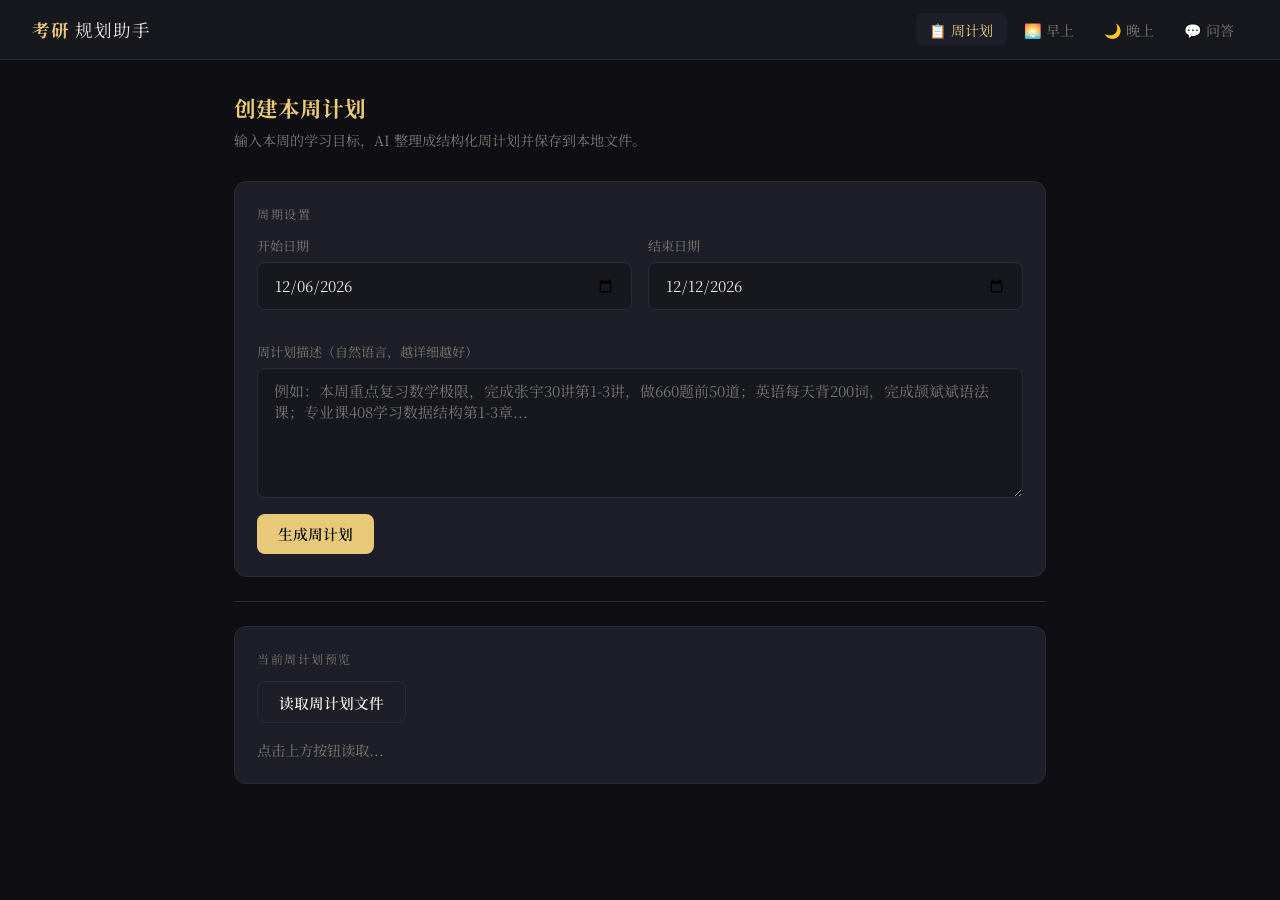
==== src/main/resources/static/index.html @ cf5ce425 "前后端基本成功" ====
<!DOCTYPE html>
<html lang="zh-CN">
<head>
<meta charset="UTF-8" />
<meta name="viewport" content="width=device-width, initial-scale=1.0" />
<title>考研规划助手</title>
<link href="https://fonts.googleapis.com/css2?family=Noto+Serif+SC:wght@400;600;700&family=JetBrains+Mono:wght@400;500&display=swap" rel="stylesheet" />
<link rel="stylesheet" href="style.css" />
</head>
<body>

<header>
  <div class="logo">考研 <span>规划助手</span></div>
  <nav>
    <button class="active" onclick="showPage('plan')">📋 周计划</button>
    <button onclick="showPage('morning')">🌅 早上</button>
    <button onclick="showPage('evening')">🌙 晚上</button>
    <button onclick="showPage('chat')">💬 问答</button>
  </nav>
</header>

<main>

<!-- 周计划页 -->
<div class="page active" id="page-plan">
  <div class="section-title">创建本周计划</div>
  <div class="section-desc">输入本周的学习目标，AI 整理成结构化周计划并保存到本地文件。</div>
  <div class="card">
    <div class="card-label">周期设置</div>
    <div class="row">
      <div class="field"><label>开始日期</label><input type="date" id="plan-start" /></div>
      <div class="field"><label>结束日期</label><input type="date" id="plan-end" /></div>
    </div>
    <div class="field">
      <label>周计划描述（自然语言，越详细越好）</label>
      <textarea id="plan-desc" placeholder="例如：本周重点复习数学极限，完成张宇30讲第1-3讲，做660题前50道；英语每天背200词，完成颉斌斌语法课；专业课408学习数据结构第1-3章..."></textarea>
    </div>
    <button class="btn btn-primary" onclick="createWeeklyPlan()" id="btn-create-plan">生成周计划</button>
  </div>
  <hr class="divider" />
  <div class="card">
    <div class="card-label">当前周计划预览</div>
    <button class="btn btn-ghost" onclick="readWeeklyPlan()" style="margin-bottom:1rem">读取周计划文件</button>
    <div id="weekly-plan-preview" class="md" style="color:var(--muted);font-size:.9rem">点击上方按钮读取...</div>
  </div>
  <div class="result-box" id="result-plan">
    <div class="result-header"><span class="hint">执行结果</span><span class="tag" id="tag-plan"></span></div>
    <div class="md" id="pre-plan"></div>
  </div>
</div>

<!-- 早上页 -->
<div class="page" id="page-morning">
  <div class="section-title">早上 · 生成今日计划</div>
  <div class="section-desc">AI 读取本周计划和昨日进度，动态生成今日任务安排并保存到文件。</div>
  <div class="card">
    <div class="row">
      <div class="field"><label>日期（默认今天）</label><input type="date" id="morning-date" /></div>
      <div class="field" style="justify-content:flex-end">
        <label>&nbsp;</label>
        <button class="btn btn-primary" onclick="morningRoutine()" id="btn-morning">🌅 生成今日计划</button>
      </div>
    </div>
  </div>
  <div class="result-box" id="result-morning">
    <div class="result-header">
      <span class="hint" id="morning-file-hint"></span>
      <span class="tag" id="tag-morning"></span>
    </div>
    <div class="md" id="pre-morning"></div>
  </div>
</div>

<!-- 晚上页 -->
<div class="page" id="page-evening">
  <div class="section-title">晚上 · 上报学习进度</div>
  <div class="section-desc">用自然语言描述今天的完成情况，AI 解析后更新今日文件并给出明日建议。</div>
  <div class="card">
    <div class="field">
      <label>日期（默认今天）</label>
      <input type="date" id="evening-date" style="max-width:200px" />
    </div>
    <div class="field">
      <label>今日完成情况（自由描述）</label>
      <textarea id="evening-report" placeholder="例如：今天完成了数学30讲第一讲和660题前15道，英语背了80个单词，专业课没做到，下午有事耽误了。数学感觉还行，英语单词记忆效率偏低..."></textarea>
    </div>
    <button class="btn btn-primary" onclick="eveningRoutine()" id="btn-evening">🌙 提交进度</button>
  </div>
  <div class="result-box" id="result-evening">
    <div class="result-header"><span class="hint">AI 反馈与明日建议</span><span class="tag" id="tag-evening"></span></div>
    <div class="md" id="pre-evening"></div>
  </div>
</div>

<!-- 聊天页 -->
<div class="page" id="page-chat">
  <div class="section-title">考研学习问答</div>
  <div class="section-desc">和 AI 聊考研学习相关的问题，支持多轮对话与流式输出。</div>
  <div class="chat-wrap">
    <div class="chat-window" id="chat-window">
      <div class="bubble bubble-ai">你好！我是你的考研学习指导专家。可以问我数学、英语、专业课的学习方法，或寻求备考建议，有什么可以帮你的吗？</div>
    </div>
    <div class="chat-footer">
      <textarea id="chat-input" placeholder="输入你的问题，Shift+Enter 换行，Enter 发送..." onkeydown="chatKeydown(event)"></textarea>
      <button class="btn btn-primary" onclick="sendChat()" id="btn-send">发送</button>
    </div>
  </div>
</div>

</main>
<script src="app.js"></script>
</body>
</html>
---- src/main/resources/static/style.css ----
:root {
  --bg: #0f0f13;
  --surface: #17171e;
  --card: #1e1e28;
  --border: #2a2a38;
  --accent: #e8c97a;
  --accent2: #7a9ee8;
  --green: #6fcf97;
  --red: #eb5757;
  --text: #e8e6df;
  --muted: #7a7870;
  --radius: 12px;
  --mono: 'JetBrains Mono', monospace;
  --serif: 'Noto Serif SC', serif;
}

*, *::before, *::after { box-sizing: border-box; margin: 0; padding: 0; }

body {
  background: var(--bg);
  color: var(--text);
  font-family: var(--serif);
  min-height: 100vh;
  display: flex;
  flex-direction: column;
}

header {
  display: flex;
  align-items: center;
  justify-content: space-between;
  padding: 0 2rem;
  height: 60px;
  border-bottom: 1px solid var(--border);
  background: var(--surface);
  position: sticky;
  top: 0;
  z-index: 100;
}
.logo { font-size: 1.1rem; font-weight: 700; color: var(--accent); letter-spacing: .06em; }
.logo span { color: var(--text); font-weight: 400; }

nav { display: flex; gap: .2rem; }
nav button {
  background: none;
  border: none;
  color: var(--muted);
  font-family: var(--serif);
  font-size: .88rem;
  padding: .4rem .85rem;
  border-radius: 8px;
  cursor: pointer;
  transition: color .2s, background .2s;
}
nav button:hover { color: var(--text); background: var(--card); }
nav button.active { color: var(--accent); background: var(--card); }

main {
  flex: 1;
  max-width: 860px;
  width: 100%;
  margin: 0 auto;
  padding: 2rem 1.5rem;
}

.page { display: none; animation: fadeIn .25s ease; }
.page.active { display: block; }
@keyframes fadeIn { from { opacity: 0; transform: translateY(6px); } to { opacity: 1; transform: translateY(0); } }

.section-title { font-size: 1.35rem; font-weight: 700; color: var(--accent); margin-bottom: .35rem; }
.section-desc { color: var(--muted); font-size: .88rem; margin-bottom: 1.8rem; line-height: 1.7; }

.card {
  background: var(--card);
  border: 1px solid var(--border);
  border-radius: var(--radius);
  padding: 1.4rem;
  margin-bottom: 1.2rem;
}
.card-label { font-size: .75rem; color: var(--muted); text-transform: uppercase; letter-spacing: .12em; margin-bottom: .9rem; }

textarea, input[type=date] {
  width: 100%;
  background: var(--surface);
  border: 1px solid var(--border);
  border-radius: 8px;
  color: var(--text);
  font-family: var(--serif);
  font-size: .93rem;
  padding: .7rem 1rem;
  outline: none;
  transition: border-color .2s;
  resize: vertical;
}
textarea:focus, input:focus { border-color: var(--accent); }
textarea { min-height: 130px; }

.row { display: flex; gap: 1rem; margin-bottom: 1rem; }
.row > * { flex: 1; }
.field { display: flex; flex-direction: column; gap: .45rem; margin-bottom: 1rem; }
.field label { font-size: .82rem; color: var(--muted); }

.btn {
  display: inline-flex;
  align-items: center;
  gap: .45rem;
  padding: .6rem 1.3rem;
  border-radius: 8px;
  border: none;
  font-family: var(--serif);
  font-size: .92rem;
  font-weight: 600;
  cursor: pointer;
  transition: opacity .2s, transform .1s;
}
.btn:active { transform: scale(.97); }
.btn:disabled { opacity: .38; cursor: not-allowed; }
.btn-primary { background: var(--accent); color: #0f0f13; }
.btn-primary:hover:not(:disabled) { opacity: .86; }
.btn-ghost { background: none; border: 1px solid var(--border); color: var(--text); }
.btn-ghost:hover:not(:disabled) { border-color: var(--accent); color: var(--accent); }

.result-box {
  background: var(--surface);
  border: 1px solid var(--border);
  border-radius: var(--radius);
  padding: 1.4rem;
  margin-top: 1.2rem;
  display: none;
}
.result-box.show { display: block; animation: fadeIn .25s ease; }
.result-header {
  display: flex;
  align-items: center;
  justify-content: space-between;
  margin-bottom: 1rem;
  padding-bottom: .7rem;
  border-bottom: 1px solid var(--border);
}
.result-header .hint { font-size: .82rem; color: var(--muted); font-family: var(--mono); }
.tag { display: inline-block; padding: .18rem .55rem; border-radius: 4px; font-size: .76rem; font-weight: 600; }
.tag-ok  { background: #0e2a1a; color: var(--green); }
.tag-err { background: #2a0e0e; color: var(--red); }
.tag-loading { background: #2a240e; color: var(--accent); }

.chat-wrap {
  background: var(--card);
  border: 1px solid var(--border);
  border-radius: var(--radius);
  overflow: hidden;
}
.chat-window {
  height: 460px;
  overflow-y: auto;
  padding: 1.2rem;
  display: flex;
  flex-direction: column;
  gap: .75rem;
  scroll-behavior: smooth;
}
.chat-window::-webkit-scrollbar { width: 4px; }
.chat-window::-webkit-scrollbar-thumb { background: var(--border); border-radius: 2px; }

.bubble {
  max-width: 78%;
  padding: .7rem 1rem;
  border-radius: 12px;
  font-size: .91rem;
  line-height: 1.75;
  word-break: break-word;
}
.bubble-user {
  align-self: flex-end;
  background: var(--accent);
  color: #0f0f13;
  border-bottom-right-radius: 3px;
}
.bubble-ai {
  align-self: flex-start;
  background: var(--surface);
  border: 1px solid var(--border);
  color: var(--text);
  border-bottom-left-radius: 3px;
}
.bubble-ai.streaming::after {
  content: '▌';
  animation: blink .55s infinite;
  color: var(--accent);
  margin-left: 2px;
}
@keyframes blink { 0%,100%{opacity:1} 50%{opacity:0} }

.chat-footer {
  padding: 1rem;
  border-top: 1px solid var(--border);
  display: flex;
  gap: .75rem;
  align-items: flex-end;
}
.chat-footer textarea {
  flex: 1;
  min-height: 48px;
  max-height: 120px;
  resize: none;
}

.divider { border: none; border-top: 1px solid var(--border); margin: 1.5rem 0; }

.spinner {
  display: inline-block;
  width: 14px; height: 14px;
  border: 2px solid var(--border);
  border-top-color: var(--accent);
  border-radius: 50%;
  animation: spin .65s linear infinite;
  vertical-align: middle;
}
@keyframes spin { to { transform: rotate(360deg); } }

/* markdown */
.md h1,.md h2,.md h3 { color: var(--accent); margin: 1.1rem 0 .45rem; font-weight: 700; }
.md h1 { font-size: 1.15rem; }
.md h2 { font-size: 1rem; }
.md h3 { font-size: .93rem; }
.md p { margin: .45rem 0; line-height: 1.85; }
.md ul,.md ol { padding-left: 1.35rem; margin: .4rem 0; }
.md li { margin: .28rem 0; line-height: 1.75; }
.md blockquote { border-left: 3px solid var(--accent); padding-left: .8rem; color: var(--muted); margin: .6rem 0; font-style: italic; }
.md code { font-family: var(--mono); font-size: .83rem; background: var(--bg); padding: .1rem .32rem; border-radius: 3px; color: var(--accent2); }
.md hr { border: none; border-top: 1px solid var(--border); margin: .9rem 0; }
.md strong { color: var(--accent); font-weight: 600; }

@media (max-width: 600px) {
  header { padding: 0 1rem; }
  nav button { font-size: .78rem; padding: .32rem .55rem; }
  main { padding: 1.2rem 1rem; }
  .row { flex-direction: column; }
  .bubble { max-width: 90%; }
}
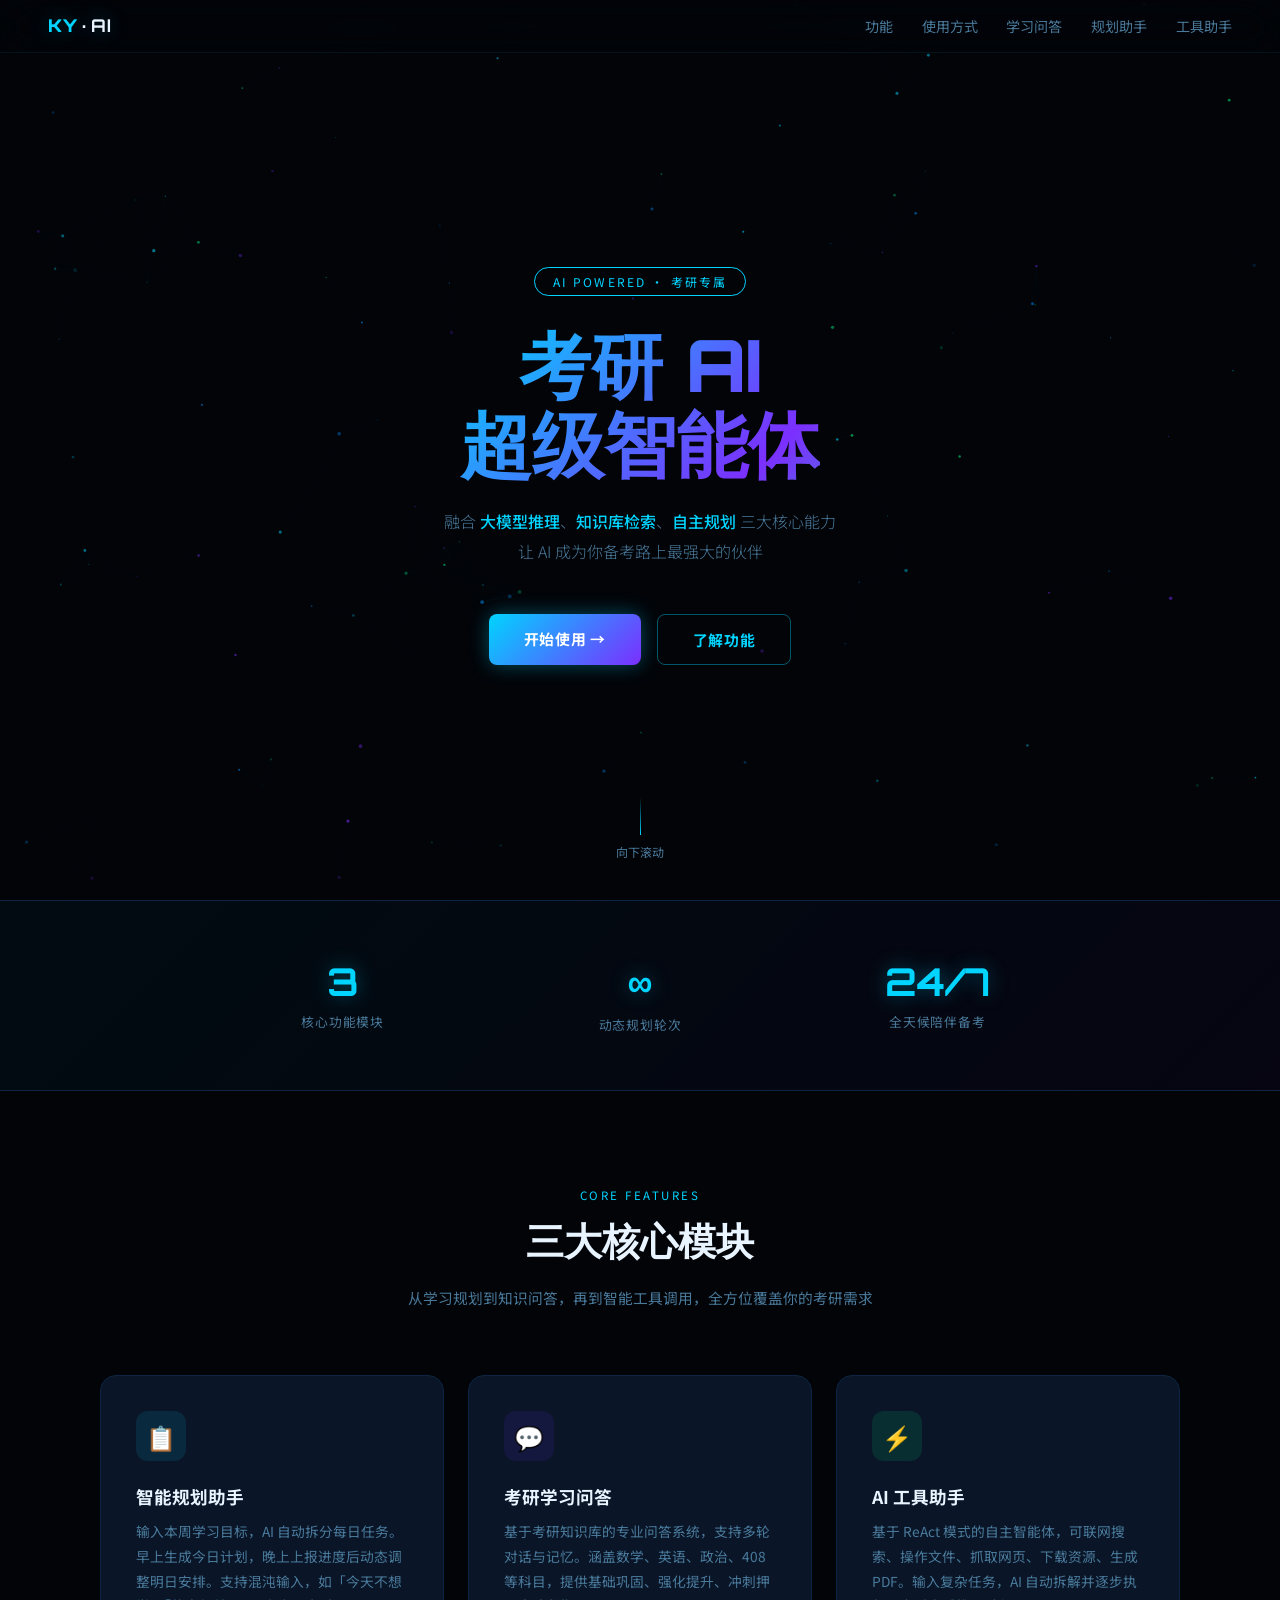
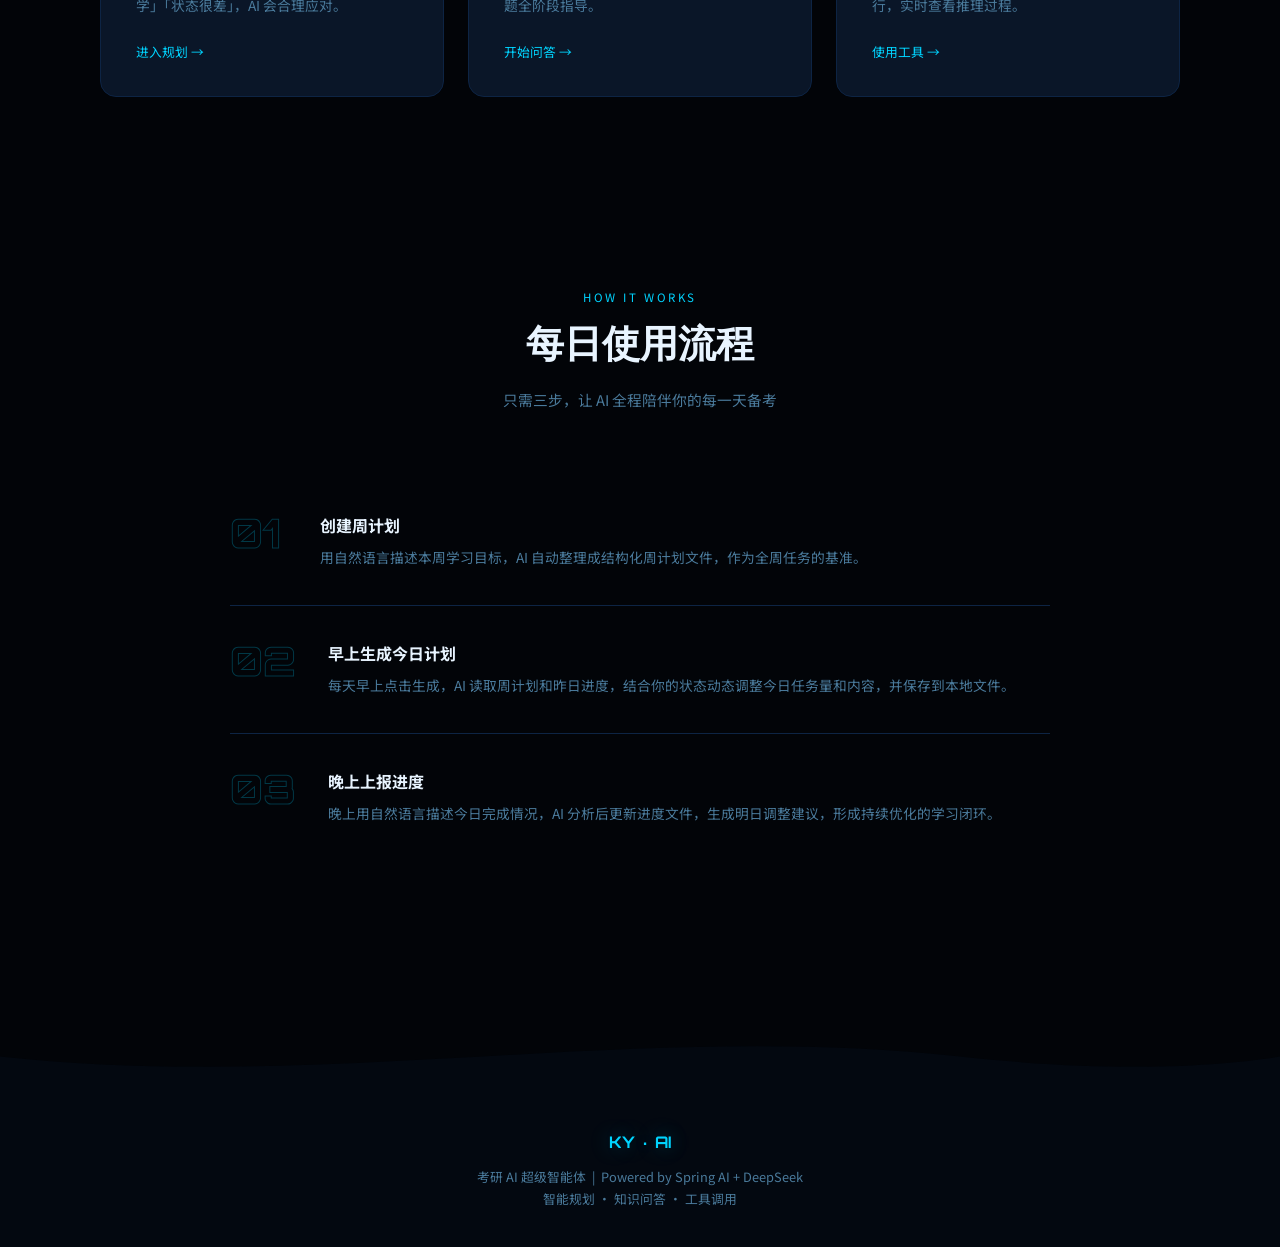
==== commit 7187502f: "有瑕疵 但是总体很好" ====
--- a/src/main/resources/static/index.html
+++ b/src/main/resources/static/index.html
@@ -3,111 +3,148 @@
 <head>
 <meta charset="UTF-8" />
 <meta name="viewport" content="width=device-width, initial-scale=1.0" />
-<title>考研规划助手</title>
-<link href="https://fonts.googleapis.com/css2?family=Noto+Serif+SC:wght@400;600;700&family=JetBrains+Mono:wght@400;500&display=swap" rel="stylesheet" />
+<title>考研 AI 超级智能体</title>
+<link href="https://fonts.googleapis.com/css2?family=Orbitron:wght@700;900&family=Noto+Sans+SC:wght@300;400;500;700&display=swap" rel="stylesheet" />
 <link rel="stylesheet" href="style.css" />
 </head>
 <body>
 
-<header>
-  <div class="logo">考研 <span>规划助手</span></div>
-  <nav>
-    <button class="active" onclick="showPage('plan')">📋 周计划</button>
-    <button onclick="showPage('morning')">🌅 早上</button>
-    <button onclick="showPage('evening')">🌙 晚上</button>
-    <button onclick="showPage('chat')">💬 问答</button>
-  </nav>
-</header>
+<canvas id="particles"></canvas>
 
-<main>
+<nav id="navbar">
+  <div class="nav-logo">KY<span>·AI</span></div>
+  <div class="nav-links">
+    <a href="#features">功能</a>
+    <a href="#how">使用方式</a>
+    <a href="study.html">学习问答</a>
+    <a href="plan.html">规划助手</a>
+    <a href="tools.html">工具助手</a>
+  </div>
+</nav>
 
-<!-- 周计划页 -->
-<div class="page active" id="page-plan">
-  <div class="section-title">创建本周计划</div>
-  <div class="section-desc">输入本周的学习目标，AI 整理成结构化周计划并保存到本地文件。</div>
-  <div class="card">
-    <div class="card-label">周期设置</div>
-    <div class="row">
-      <div class="field"><label>开始日期</label><input type="date" id="plan-start" /></div>
-      <div class="field"><label>结束日期</label><input type="date" id="plan-end" /></div>
+<!-- HERO -->
+<section class="hero">
+  <div class="hero-badge">AI POWERED · 考研专属</div>
+  <h1 class="hero-title">考研 AI<br/>超级智能体</h1>
+  <p class="hero-sub">
+    融合 <em>大模型推理</em>、<em>知识库检索</em>、<em>自主规划</em> 三大核心能力<br/>
+    让 AI 成为你备考路上最强大的伙伴
+  </p>
+  <div class="hero-btns">
+    <a href="plan.html" class="btn-hero btn-hero-primary">开始使用 →</a>
+    <a href="#features" class="btn-hero btn-hero-ghost">了解功能</a>
+  </div>
+  <div class="scroll-hint">向下滚动</div>
+</section>
+
+<!-- STATS -->
+<div class="stats-strip">
+  <div class="stats-inner">
+    <div class="fade-up">
+      <div class="stat-num">3</div>
+      <div class="stat-label">核心功能模块</div>
     </div>
-    <div class="field">
-      <label>周计划描述（自然语言，越详细越好）</label>
-      <textarea id="plan-desc" placeholder="例如：本周重点复习数学极限，完成张宇30讲第1-3讲，做660题前50道；英语每天背200词，完成颉斌斌语法课；专业课408学习数据结构第1-3章..."></textarea>
+    <div class="fade-up">
+      <div class="stat-num">∞</div>
+      <div class="stat-label">动态规划轮次</div>
     </div>
-    <button class="btn btn-primary" onclick="createWeeklyPlan()" id="btn-create-plan">生成周计划</button>
-  </div>
-  <hr class="divider" />
-  <div class="card">
-    <div class="card-label">当前周计划预览</div>
-    <button class="btn btn-ghost" onclick="readWeeklyPlan()" style="margin-bottom:1rem">读取周计划文件</button>
-    <div id="weekly-plan-preview" class="md" style="color:var(--muted);font-size:.9rem">点击上方按钮读取...</div>
-  </div>
-  <div class="result-box" id="result-plan">
-    <div class="result-header"><span class="hint">执行结果</span><span class="tag" id="tag-plan"></span></div>
-    <div class="md" id="pre-plan"></div>
-  </div>
-</div>
-
-<!-- 早上页 -->
-<div class="page" id="page-morning">
-  <div class="section-title">早上 · 生成今日计划</div>
-  <div class="section-desc">AI 读取本周计划和昨日进度，动态生成今日任务安排并保存到文件。</div>
-  <div class="card">
-    <div class="row">
-      <div class="field"><label>日期（默认今天）</label><input type="date" id="morning-date" /></div>
-      <div class="field" style="justify-content:flex-end">
-        <label>&nbsp;</label>
-        <button class="btn btn-primary" onclick="morningRoutine()" id="btn-morning">🌅 生成今日计划</button>
-      </div>
-    </div>
-  </div>
-  <div class="result-box" id="result-morning">
-    <div class="result-header">
-      <span class="hint" id="morning-file-hint"></span>
-      <span class="tag" id="tag-morning"></span>
-    </div>
-    <div class="md" id="pre-morning"></div>
-  </div>
-</div>
-
-<!-- 晚上页 -->
-<div class="page" id="page-evening">
-  <div class="section-title">晚上 · 上报学习进度</div>
-  <div class="section-desc">用自然语言描述今天的完成情况，AI 解析后更新今日文件并给出明日建议。</div>
-  <div class="card">
-    <div class="field">
-      <label>日期（默认今天）</label>
-      <input type="date" id="evening-date" style="max-width:200px" />
-    </div>
-    <div class="field">
-      <label>今日完成情况（自由描述）</label>
-      <textarea id="evening-report" placeholder="例如：今天完成了数学30讲第一讲和660题前15道，英语背了80个单词，专业课没做到，下午有事耽误了。数学感觉还行，英语单词记忆效率偏低..."></textarea>
-    </div>
-    <button class="btn btn-primary" onclick="eveningRoutine()" id="btn-evening">🌙 提交进度</button>
-  </div>
-  <div class="result-box" id="result-evening">
-    <div class="result-header"><span class="hint">AI 反馈与明日建议</span><span class="tag" id="tag-evening"></span></div>
-    <div class="md" id="pre-evening"></div>
-  </div>
-</div>
-
-<!-- 聊天页 -->
-<div class="page" id="page-chat">
-  <div class="section-title">考研学习问答</div>
-  <div class="section-desc">和 AI 聊考研学习相关的问题，支持多轮对话与流式输出。</div>
-  <div class="chat-wrap">
-    <div class="chat-window" id="chat-window">
-      <div class="bubble bubble-ai">你好！我是你的考研学习指导专家。可以问我数学、英语、专业课的学习方法，或寻求备考建议，有什么可以帮你的吗？</div>
-    </div>
-    <div class="chat-footer">
-      <textarea id="chat-input" placeholder="输入你的问题，Shift+Enter 换行，Enter 发送..." onkeydown="chatKeydown(event)"></textarea>
-      <button class="btn btn-primary" onclick="sendChat()" id="btn-send">发送</button>
+    <div class="fade-up">
+      <div class="stat-num">24/7</div>
+      <div class="stat-label">全天候陪伴备考</div>
     </div>
   </div>
 </div>
 
-</main>
-<script src="app.js"></script>
+<!-- FEATURES -->
+<section id="features">
+  <div class="section-header fade-up">
+    <div class="section-eyebrow">CORE FEATURES</div>
+    <h2 class="section-title-lg">三大核心模块</h2>
+    <p class="section-desc-lg">从学习规划到知识问答，再到智能工具调用，全方位覆盖你的考研需求</p>
+  </div>
+  <div class="features">
+    <div class="features-grid">
+
+      <a href="plan.html" class="feat-card fade-up">
+        <div class="feat-icon">📋</div>
+        <h3>智能规划助手</h3>
+        <p>输入本周学习目标，AI 自动拆分每日任务。早上生成今日计划，晚上上报进度后动态调整明日安排。支持混沌输入，如「今天不想学」「状态很差」，AI 会合理应对。</p>
+        <div class="feat-link">进入规划 →</div>
+      </a>
+
+      <a href="study.html" class="feat-card fade-up">
+        <div class="feat-icon">💬</div>
+        <h3>考研学习问答</h3>
+        <p>基于考研知识库的专业问答系统，支持多轮对话与记忆。涵盖数学、英语、政治、408 等科目，提供基础巩固、强化提升、冲刺押题全阶段指导。</p>
+        <div class="feat-link">开始问答 →</div>
+      </a>
+
+      <a href="tools.html" class="feat-card fade-up">
+        <div class="feat-icon">⚡</div>
+        <h3>AI 工具助手</h3>
+        <p>基于 ReAct 模式的自主智能体，可联网搜索、操作文件、抓取网页、下载资源、生成 PDF。输入复杂任务，AI 自动拆解并逐步执行，实时查看推理过程。</p>
+        <div class="feat-link">使用工具 →</div>
+      </a>
+
+    </div>
+  </div>
+</section>
+
+<!-- HOW IT WORKS -->
+<section id="how">
+  <div class="section-header fade-up">
+    <div class="section-eyebrow">HOW IT WORKS</div>
+    <h2 class="section-title-lg">每日使用流程</h2>
+    <p class="section-desc-lg">只需三步，让 AI 全程陪伴你的每一天备考</p>
+  </div>
+  <div class="how-grid">
+    <div class="how-step fade-up">
+      <div class="step-num">01</div>
+      <div class="step-body">
+        <h4>创建周计划</h4>
+        <p>用自然语言描述本周学习目标，AI 自动整理成结构化周计划文件，作为全周任务的基准。</p>
+      </div>
+    </div>
+    <div class="how-step fade-up">
+      <div class="step-num">02</div>
+      <div class="step-body">
+        <h4>早上生成今日计划</h4>
+        <p>每天早上点击生成，AI 读取周计划和昨日进度，结合你的状态动态调整今日任务量和内容，并保存到本地文件。</p>
+      </div>
+    </div>
+    <div class="how-step fade-up">
+      <div class="step-num">03</div>
+      <div class="step-body">
+        <h4>晚上上报进度</h4>
+        <p>晚上用自然语言描述今日完成情况，AI 分析后更新进度文件，生成明日调整建议，形成持续优化的学习闭环。</p>
+      </div>
+    </div>
+  </div>
+</section>
+
+<!-- WAVE + FOOTER -->
+<div class="wave-section">
+  <div class="wave-svg">
+    <svg viewBox="0 0 1440 80" xmlns="http://www.w3.org/2000/svg" preserveAspectRatio="none">
+      <path d="M0,40 C360,80 720,0 1080,40 C1260,60 1380,50 1440,40 L1440,80 L0,80 Z" fill="#030810"/>
+    </svg>
+  </div>
+  <footer>
+    <div class="footer-logo">KY · AI</div>
+    <p class="footer-text">考研 AI 超级智能体 &nbsp;|&nbsp; Powered by Spring AI + DeepSeek<br/>智能规划 · 知识问答 · 工具调用</p>
+  </footer>
+</div>
+
+<script src="particles.js"></script>
+<script>
+const observer = new IntersectionObserver((entries) => {
+  entries.forEach(e => { if (e.isIntersecting) e.target.classList.add('visible'); });
+}, { threshold: 0.1 });
+document.querySelectorAll('.fade-up').forEach(el => observer.observe(el));
+window.addEventListener('scroll', () => {
+  const nav = document.getElementById('navbar');
+  nav.style.background = window.scrollY > 50 ? 'rgba(2,4,8,.95)' : 'rgba(2,4,8,.75)';
+});
+</script>
 </body>
 </html>
--- a/src/main/resources/static/style.css
+++ b/src/main/resources/static/style.css
@@ -1,239 +1,127 @@
-:root {
-  --bg: #0f0f13;
-  --surface: #17171e;
-  --card: #1e1e28;
-  --border: #2a2a38;
-  --accent: #e8c97a;
-  --accent2: #7a9ee8;
-  --green: #6fcf97;
-  --red: #eb5757;
-  --text: #e8e6df;
-  --muted: #7a7870;
-  --radius: 12px;
-  --mono: 'JetBrains Mono', monospace;
-  --serif: 'Noto Serif SC', serif;
+:root{
+  --bg:#020408;--surface:#060d18;--card:#0a1628;
+  --border:#0d2444;--accent:#00d4ff;--accent2:#7b2fff;
+  --accent3:#00ff88;--text:#e8f4ff;--muted:#4a7a9b;
+  --glow:0 0 20px rgba(0,212,255,.35);
+  --serif:'Noto Sans SC',sans-serif;
+  --tech:'Orbitron',monospace;
 }
-
-*, *::before, *::after { box-sizing: border-box; margin: 0; padding: 0; }
-
-body {
-  background: var(--bg);
-  color: var(--text);
-  font-family: var(--serif);
-  min-height: 100vh;
-  display: flex;
-  flex-direction: column;
-}
-
-header {
-  display: flex;
-  align-items: center;
-  justify-content: space-between;
-  padding: 0 2rem;
-  height: 60px;
-  border-bottom: 1px solid var(--border);
-  background: var(--surface);
-  position: sticky;
-  top: 0;
-  z-index: 100;
-}
-.logo { font-size: 1.1rem; font-weight: 700; color: var(--accent); letter-spacing: .06em; }
-.logo span { color: var(--text); font-weight: 400; }
-
-nav { display: flex; gap: .2rem; }
-nav button {
-  background: none;
-  border: none;
-  color: var(--muted);
-  font-family: var(--serif);
-  font-size: .88rem;
-  padding: .4rem .85rem;
-  border-radius: 8px;
-  cursor: pointer;
-  transition: color .2s, background .2s;
-}
-nav button:hover { color: var(--text); background: var(--card); }
-nav button.active { color: var(--accent); background: var(--card); }
-
-main {
-  flex: 1;
-  max-width: 860px;
-  width: 100%;
-  margin: 0 auto;
-  padding: 2rem 1.5rem;
-}
-
-.page { display: none; animation: fadeIn .25s ease; }
-.page.active { display: block; }
-@keyframes fadeIn { from { opacity: 0; transform: translateY(6px); } to { opacity: 1; transform: translateY(0); } }
-
-.section-title { font-size: 1.35rem; font-weight: 700; color: var(--accent); margin-bottom: .35rem; }
-.section-desc { color: var(--muted); font-size: .88rem; margin-bottom: 1.8rem; line-height: 1.7; }
-
-.card {
-  background: var(--card);
-  border: 1px solid var(--border);
-  border-radius: var(--radius);
-  padding: 1.4rem;
-  margin-bottom: 1.2rem;
-}
-.card-label { font-size: .75rem; color: var(--muted); text-transform: uppercase; letter-spacing: .12em; margin-bottom: .9rem; }
-
-textarea, input[type=date] {
-  width: 100%;
-  background: var(--surface);
-  border: 1px solid var(--border);
-  border-radius: 8px;
-  color: var(--text);
-  font-family: var(--serif);
-  font-size: .93rem;
-  padding: .7rem 1rem;
-  outline: none;
-  transition: border-color .2s;
-  resize: vertical;
-}
-textarea:focus, input:focus { border-color: var(--accent); }
-textarea { min-height: 130px; }
-
-.row { display: flex; gap: 1rem; margin-bottom: 1rem; }
-.row > * { flex: 1; }
-.field { display: flex; flex-direction: column; gap: .45rem; margin-bottom: 1rem; }
-.field label { font-size: .82rem; color: var(--muted); }
-
-.btn {
-  display: inline-flex;
-  align-items: center;
-  gap: .45rem;
-  padding: .6rem 1.3rem;
-  border-radius: 8px;
-  border: none;
-  font-family: var(--serif);
-  font-size: .92rem;
-  font-weight: 600;
-  cursor: pointer;
-  transition: opacity .2s, transform .1s;
-}
-.btn:active { transform: scale(.97); }
-.btn:disabled { opacity: .38; cursor: not-allowed; }
-.btn-primary { background: var(--accent); color: #0f0f13; }
-.btn-primary:hover:not(:disabled) { opacity: .86; }
-.btn-ghost { background: none; border: 1px solid var(--border); color: var(--text); }
-.btn-ghost:hover:not(:disabled) { border-color: var(--accent); color: var(--accent); }
-
-.result-box {
-  background: var(--surface);
-  border: 1px solid var(--border);
-  border-radius: var(--radius);
-  padding: 1.4rem;
-  margin-top: 1.2rem;
-  display: none;
-}
-.result-box.show { display: block; animation: fadeIn .25s ease; }
-.result-header {
-  display: flex;
-  align-items: center;
-  justify-content: space-between;
-  margin-bottom: 1rem;
-  padding-bottom: .7rem;
-  border-bottom: 1px solid var(--border);
-}
-.result-header .hint { font-size: .82rem; color: var(--muted); font-family: var(--mono); }
-.tag { display: inline-block; padding: .18rem .55rem; border-radius: 4px; font-size: .76rem; font-weight: 600; }
-.tag-ok  { background: #0e2a1a; color: var(--green); }
-.tag-err { background: #2a0e0e; color: var(--red); }
-.tag-loading { background: #2a240e; color: var(--accent); }
-
-.chat-wrap {
-  background: var(--card);
-  border: 1px solid var(--border);
-  border-radius: var(--radius);
-  overflow: hidden;
-}
-.chat-window {
-  height: 460px;
-  overflow-y: auto;
-  padding: 1.2rem;
-  display: flex;
-  flex-direction: column;
-  gap: .75rem;
-  scroll-behavior: smooth;
-}
-.chat-window::-webkit-scrollbar { width: 4px; }
-.chat-window::-webkit-scrollbar-thumb { background: var(--border); border-radius: 2px; }
-
-.bubble {
-  max-width: 78%;
-  padding: .7rem 1rem;
-  border-radius: 12px;
-  font-size: .91rem;
-  line-height: 1.75;
-  word-break: break-word;
-}
-.bubble-user {
-  align-self: flex-end;
-  background: var(--accent);
-  color: #0f0f13;
-  border-bottom-right-radius: 3px;
-}
-.bubble-ai {
-  align-self: flex-start;
-  background: var(--surface);
-  border: 1px solid var(--border);
-  color: var(--text);
-  border-bottom-left-radius: 3px;
-}
-.bubble-ai.streaming::after {
-  content: '▌';
-  animation: blink .55s infinite;
-  color: var(--accent);
-  margin-left: 2px;
-}
-@keyframes blink { 0%,100%{opacity:1} 50%{opacity:0} }
-
-.chat-footer {
-  padding: 1rem;
-  border-top: 1px solid var(--border);
-  display: flex;
-  gap: .75rem;
-  align-items: flex-end;
-}
-.chat-footer textarea {
-  flex: 1;
-  min-height: 48px;
-  max-height: 120px;
-  resize: none;
-}
-
-.divider { border: none; border-top: 1px solid var(--border); margin: 1.5rem 0; }
-
-.spinner {
-  display: inline-block;
-  width: 14px; height: 14px;
-  border: 2px solid var(--border);
-  border-top-color: var(--accent);
-  border-radius: 50%;
-  animation: spin .65s linear infinite;
-  vertical-align: middle;
-}
-@keyframes spin { to { transform: rotate(360deg); } }
-
-/* markdown */
-.md h1,.md h2,.md h3 { color: var(--accent); margin: 1.1rem 0 .45rem; font-weight: 700; }
-.md h1 { font-size: 1.15rem; }
-.md h2 { font-size: 1rem; }
-.md h3 { font-size: .93rem; }
-.md p { margin: .45rem 0; line-height: 1.85; }
-.md ul,.md ol { padding-left: 1.35rem; margin: .4rem 0; }
-.md li { margin: .28rem 0; line-height: 1.75; }
-.md blockquote { border-left: 3px solid var(--accent); padding-left: .8rem; color: var(--muted); margin: .6rem 0; font-style: italic; }
-.md code { font-family: var(--mono); font-size: .83rem; background: var(--bg); padding: .1rem .32rem; border-radius: 3px; color: var(--accent2); }
-.md hr { border: none; border-top: 1px solid var(--border); margin: .9rem 0; }
-.md strong { color: var(--accent); font-weight: 600; }
-
-@media (max-width: 600px) {
-  header { padding: 0 1rem; }
-  nav button { font-size: .78rem; padding: .32rem .55rem; }
-  main { padding: 1.2rem 1rem; }
-  .row { flex-direction: column; }
-  .bubble { max-width: 90%; }
-}
+*,*::before,*::after{box-sizing:border-box;margin:0;padding:0}
+html{scroll-behavior:smooth}
+body{background:var(--bg);color:var(--text);font-family:var(--serif);overflow-x:hidden;min-height:100vh}
+#particles{position:fixed;top:0;left:0;width:100%;height:100%;z-index:0;pointer-events:none}
+nav{position:fixed;top:0;left:0;right:0;z-index:100;display:flex;align-items:center;justify-content:space-between;padding:.9rem 3rem;background:rgba(2,4,8,.75);backdrop-filter:blur(18px);border-bottom:1px solid rgba(0,212,255,.08);transition:background .3s}
+.nav-logo{font-family:var(--tech);font-size:1.1rem;font-weight:900;color:var(--accent);text-shadow:var(--glow);letter-spacing:.08em;text-decoration:none}
+.nav-logo span{color:var(--text);font-weight:700}
+.nav-links{display:flex;gap:1.8rem}
+.nav-links a{color:var(--muted);text-decoration:none;font-size:.88rem;transition:color .2s;position:relative}
+.nav-links a::after{content:'';position:absolute;bottom:-4px;left:0;right:0;height:1px;background:var(--accent);transform:scaleX(0);transition:transform .3s}
+.nav-links a:hover,.nav-links a.active{color:var(--accent)}
+.nav-links a:hover::after,.nav-links a.active::after{transform:scaleX(1)}
+.hero{position:relative;z-index:1;min-height:100vh;display:flex;flex-direction:column;align-items:center;justify-content:center;text-align:center;padding:6rem 2rem 4rem}
+.hero-badge{display:inline-block;padding:.3rem 1.1rem;border:1px solid var(--accent);border-radius:999px;font-size:.75rem;letter-spacing:.18em;color:var(--accent);text-transform:uppercase;margin-bottom:1.8rem;animation:pulse-border 2.5s infinite}
+@keyframes pulse-border{0%,100%{box-shadow:0 0 0 0 rgba(0,212,255,.3)}50%{box-shadow:0 0 0 10px rgba(0,212,255,0)}}
+.hero-title{font-family:var(--tech);font-size:clamp(2.2rem,6vw,4.5rem);font-weight:900;line-height:1.1;margin-bottom:1.5rem;background:linear-gradient(135deg,#00d4ff 0%,#7b2fff 50%,#00ff88 100%);-webkit-background-clip:text;-webkit-text-fill-color:transparent;background-clip:text;animation:grad 5s ease infinite;background-size:200%}
+@keyframes grad{0%{background-position:0% 50%}50%{background-position:100% 50%}100%{background-position:0% 50%}}
+.hero-sub{font-size:1rem;color:var(--muted);max-width:540px;line-height:1.85;margin-bottom:3rem;font-weight:300}
+.hero-sub em{color:var(--accent);font-style:normal;font-weight:500}
+.hero-btns{display:flex;gap:1rem;flex-wrap:wrap;justify-content:center}
+.btn-hero{padding:.85rem 2.2rem;border-radius:8px;font-size:.93rem;font-weight:700;cursor:pointer;transition:all .25s;text-decoration:none;letter-spacing:.04em;font-family:var(--serif)}
+.btn-hero-primary{background:linear-gradient(135deg,var(--accent),var(--accent2));color:#fff;border:none;box-shadow:var(--glow)}
+.btn-hero-primary:hover{transform:translateY(-3px);box-shadow:0 0 35px rgba(0,212,255,.5)}
+.btn-hero-ghost{background:transparent;color:var(--accent);border:1px solid rgba(0,212,255,.4)}
+.btn-hero-ghost:hover{background:rgba(0,212,255,.07);transform:translateY(-3px)}
+.scroll-hint{position:absolute;bottom:2.5rem;left:50%;transform:translateX(-50%);display:flex;flex-direction:column;align-items:center;gap:.5rem;color:var(--muted);font-size:.75rem;animation:bobble .9s ease infinite alternate}
+@keyframes bobble{from{transform:translateX(-50%) translateY(0)}to{transform:translateX(-50%) translateY(9px)}}
+.scroll-hint::before{content:'';width:1px;height:38px;background:linear-gradient(to bottom,transparent,var(--accent))}
+.stats-strip{position:relative;z-index:1;background:linear-gradient(135deg,rgba(0,212,255,.04),rgba(123,47,255,.04));border-top:1px solid var(--border);border-bottom:1px solid var(--border);padding:3.5rem 2rem}
+.stats-inner{max-width:860px;margin:0 auto;display:grid;grid-template-columns:repeat(3,1fr);gap:2rem;text-align:center}
+.stat-num{font-family:var(--tech);font-size:2.4rem;font-weight:700;color:var(--accent);text-shadow:var(--glow)}
+.stat-label{font-size:.8rem;color:var(--muted);margin-top:.45rem;letter-spacing:.06em}
+section{position:relative;z-index:1;padding:6rem 2rem}
+.section-header{text-align:center;margin-bottom:4rem}
+.section-eyebrow{font-size:.72rem;letter-spacing:.22em;color:var(--accent);text-transform:uppercase;margin-bottom:.8rem}
+.section-title-lg{font-family:var(--tech);font-size:clamp(1.6rem,4vw,2.4rem);font-weight:700;margin-bottom:1rem}
+.section-desc-lg{color:var(--muted);max-width:540px;margin:0 auto;line-height:1.85;font-size:.92rem}
+.features{max-width:1080px;margin:0 auto}
+.features-grid{display:grid;grid-template-columns:repeat(auto-fit,minmax(300px,1fr));gap:1.5rem}
+.feat-card{background:var(--card);border:1px solid var(--border);border-radius:16px;padding:2.2rem;position:relative;overflow:hidden;transition:transform .3s,border-color .3s,box-shadow .3s;cursor:pointer;text-decoration:none;display:block;color:inherit}
+.feat-card::before{content:'';position:absolute;top:0;left:0;right:0;height:2px;background:var(--card-glow,linear-gradient(90deg,var(--accent),var(--accent2)));opacity:0;transition:opacity .3s}
+.feat-card:hover{transform:translateY(-7px);border-color:rgba(0,212,255,.25);box-shadow:0 24px 48px rgba(0,0,0,.5),0 0 30px rgba(0,212,255,.08)}
+.feat-card:hover::before{opacity:1}
+.feat-card:nth-child(1){--card-glow:linear-gradient(90deg,#00d4ff,#0090ff)}
+.feat-card:nth-child(1) .feat-icon{background:rgba(0,212,255,.1);color:#00d4ff}
+.feat-card:nth-child(2){--card-glow:linear-gradient(90deg,#7b2fff,#b060ff)}
+.feat-card:nth-child(2) .feat-icon{background:rgba(123,47,255,.1);color:#7b2fff}
+.feat-card:nth-child(3){--card-glow:linear-gradient(90deg,#00ff88,#00cc66)}
+.feat-card:nth-child(3) .feat-icon{background:rgba(0,255,136,.1);color:#00ff88}
+.feat-icon{width:50px;height:50px;border-radius:12px;display:flex;align-items:center;justify-content:center;font-size:1.5rem;margin-bottom:1.4rem}
+.feat-card h3{font-size:1.1rem;font-weight:700;margin-bottom:.65rem}
+.feat-card p{font-size:.86rem;color:var(--muted);line-height:1.8;margin-bottom:1.5rem}
+.feat-link{font-size:.8rem;color:var(--accent);display:flex;align-items:center;gap:.4rem;transition:gap .2s}
+.feat-card:hover .feat-link{gap:.75rem}
+.how-grid{max-width:820px;margin:0 auto}
+.how-step{display:flex;align-items:flex-start;gap:2rem;padding:2.2rem 0;border-bottom:1px solid var(--border)}
+.how-step:last-child{border-bottom:none}
+.step-num{font-family:var(--tech);font-size:2.5rem;font-weight:900;color:transparent;-webkit-text-stroke:1px rgba(0,212,255,.25);min-width:58px;line-height:1}
+.step-body h4{font-size:1rem;font-weight:700;margin-bottom:.5rem}
+.step-body p{font-size:.86rem;color:var(--muted);line-height:1.8}
+.wave-section{position:relative;z-index:1;margin-top:4rem}
+.wave-svg{display:block;width:100%;overflow:hidden;line-height:0}
+.wave-svg svg{display:block}
+footer{background:#030810;position:relative;z-index:1;padding:2.5rem 2rem;text-align:center}
+.footer-logo{font-family:var(--tech);font-size:1rem;font-weight:700;color:var(--accent);margin-bottom:.8rem;text-shadow:var(--glow)}
+.footer-text{font-size:.8rem;color:var(--muted);line-height:1.75}
+.fade-up{opacity:0;transform:translateY(28px);transition:opacity .7s ease,transform .7s ease}
+.fade-up.visible{opacity:1;transform:translateY(0)}
+@media(max-width:768px){nav{padding:.8rem 1.2rem}.nav-links{gap:1rem}.hero{padding:5rem 1.2rem 3rem}section{padding:4rem 1.2rem}.stats-inner{grid-template-columns:1fr;gap:1.5rem}.how-step{flex-direction:column;gap:.8rem}}
+.page-hero{position:relative;z-index:1;padding:7rem 2rem 3rem;text-align:center;border-bottom:1px solid var(--border);background:linear-gradient(180deg,rgba(0,212,255,.05) 0%,transparent 100%)}
+.page-hero-title{font-family:var(--tech);font-size:clamp(1.5rem,4vw,2.2rem);font-weight:700;margin-bottom:.6rem;color:var(--accent);text-shadow:var(--glow)}
+.page-hero-sub{font-size:.88rem;color:var(--muted);max-width:480px;margin:0 auto;line-height:1.8}
+.inner-main{position:relative;z-index:1;max-width:860px;margin:0 auto;padding:2.5rem 1.5rem 4rem}
+.card{background:var(--card);border:1px solid var(--border);border-radius:14px;padding:1.6rem;margin-bottom:1.2rem}
+.card-label{font-size:.72rem;color:var(--muted);text-transform:uppercase;letter-spacing:.14em;margin-bottom:.9rem}
+textarea,input[type=date],input[type=text]{width:100%;background:var(--surface);border:1px solid var(--border);border-radius:8px;color:var(--text);font-family:var(--serif);font-size:.92rem;padding:.7rem 1rem;outline:none;transition:border-color .2s;resize:vertical}
+textarea{min-height:130px}
+textarea:focus,input:focus{border-color:var(--accent);box-shadow:0 0 0 3px rgba(0,212,255,.08)}
+.row{display:flex;gap:1rem;margin-bottom:1rem}.row>*{flex:1}
+.field{display:flex;flex-direction:column;gap:.45rem;margin-bottom:1rem}
+.field label{font-size:.8rem;color:var(--muted)}
+.btn{display:inline-flex;align-items:center;gap:.45rem;padding:.65rem 1.4rem;border-radius:8px;border:none;font-family:var(--serif);font-size:.92rem;font-weight:700;cursor:pointer;transition:all .22s}
+.btn:active{transform:scale(.97)}.btn:disabled{opacity:.35;cursor:not-allowed}
+.btn-primary{background:linear-gradient(135deg,var(--accent),var(--accent2));color:#fff;box-shadow:0 0 15px rgba(0,212,255,.2)}
+.btn-primary:hover:not(:disabled){box-shadow:0 0 25px rgba(0,212,255,.4);transform:translateY(-1px)}
+.btn-ghost{background:transparent;border:1px solid rgba(0,212,255,.3);color:var(--accent)}
+.btn-ghost:hover:not(:disabled){border-color:var(--accent);background:rgba(0,212,255,.07)}
+.divider{border:none;border-top:1px solid var(--border);margin:1.5rem 0}
+.result-box{background:var(--surface);border:1px solid var(--border);border-radius:14px;padding:1.5rem;margin-top:1.2rem;display:none}
+.result-box.show{display:block;animation:fadeIn .3s ease}
+@keyframes fadeIn{from{opacity:0;transform:translateY(6px)}to{opacity:1;transform:translateY(0)}}
+.result-header{display:flex;align-items:center;justify-content:space-between;margin-bottom:1rem;padding-bottom:.7rem;border-bottom:1px solid var(--border)}
+.result-hint{font-size:.78rem;color:var(--muted)}
+.tag{display:inline-block;padding:.18rem .55rem;border-radius:4px;font-size:.75rem;font-weight:700}
+.tag-ok{background:rgba(0,255,136,.1);color:#00ff88}
+.tag-err{background:rgba(255,80,80,.1);color:#ff5050}
+.chat-wrap{background:var(--card);border:1px solid var(--border);border-radius:14px;overflow:hidden}
+.chat-window{height:480px;overflow-y:auto;padding:1.2rem;display:flex;flex-direction:column;gap:.75rem;scroll-behavior:smooth}
+.chat-window::-webkit-scrollbar{width:4px}
+.chat-window::-webkit-scrollbar-thumb{background:var(--border);border-radius:2px}
+.bubble{max-width:78%;padding:.7rem 1.05rem;border-radius:12px;font-size:.9rem;line-height:1.8;word-break:break-word}
+.bubble-user{align-self:flex-end;background:linear-gradient(135deg,var(--accent),var(--accent2));color:#fff;border-bottom-right-radius:3px}
+.bubble-ai{align-self:flex-start;background:var(--surface);border:1px solid var(--border);color:var(--text);border-bottom-left-radius:3px}
+.bubble-ai.streaming::after{content:'\u25ae';animation:blink .55s infinite;color:var(--accent);margin-left:2px}
+@keyframes blink{0%,100%{opacity:1}50%{opacity:0}}
+.chat-footer{padding:1rem;border-top:1px solid var(--border);display:flex;gap:.75rem;align-items:flex-end}
+.chat-footer textarea{flex:1;min-height:48px;max-height:120px;resize:none}
+.spinner{display:inline-block;width:14px;height:14px;border:2px solid var(--border);border-top-color:var(--accent);border-radius:50%;animation:spin .65s linear infinite;vertical-align:middle}
+@keyframes spin{to{transform:rotate(360deg)}}
+.md h1,.md h2,.md h3{color:var(--accent);margin:1rem 0 .45rem;font-weight:700}
+.md h1{font-size:1.15rem}.md h2{font-size:1rem}.md h3{font-size:.9rem}
+.md p{margin:.45rem 0;line-height:1.85}
+.md ul,.md ol{padding-left:1.35rem;margin:.4rem 0}
+.md li{margin:.28rem 0;line-height:1.75}
+.md blockquote{border-left:3px solid var(--accent);padding-left:.8rem;color:var(--muted);margin:.6rem 0}
+.md strong{color:var(--accent);font-weight:600}
+.md hr{border:none;border-top:1px solid var(--border);margin:.9rem 0}
+.md code{background:var(--bg);padding:.1rem .3rem;border-radius:3px;font-size:.83rem;color:#00ff88}
+@media(max-width:600px){.inner-main{padding:1.5rem 1rem 3rem}.row{flex-direction:column}.bubble{max-width:90%}}
